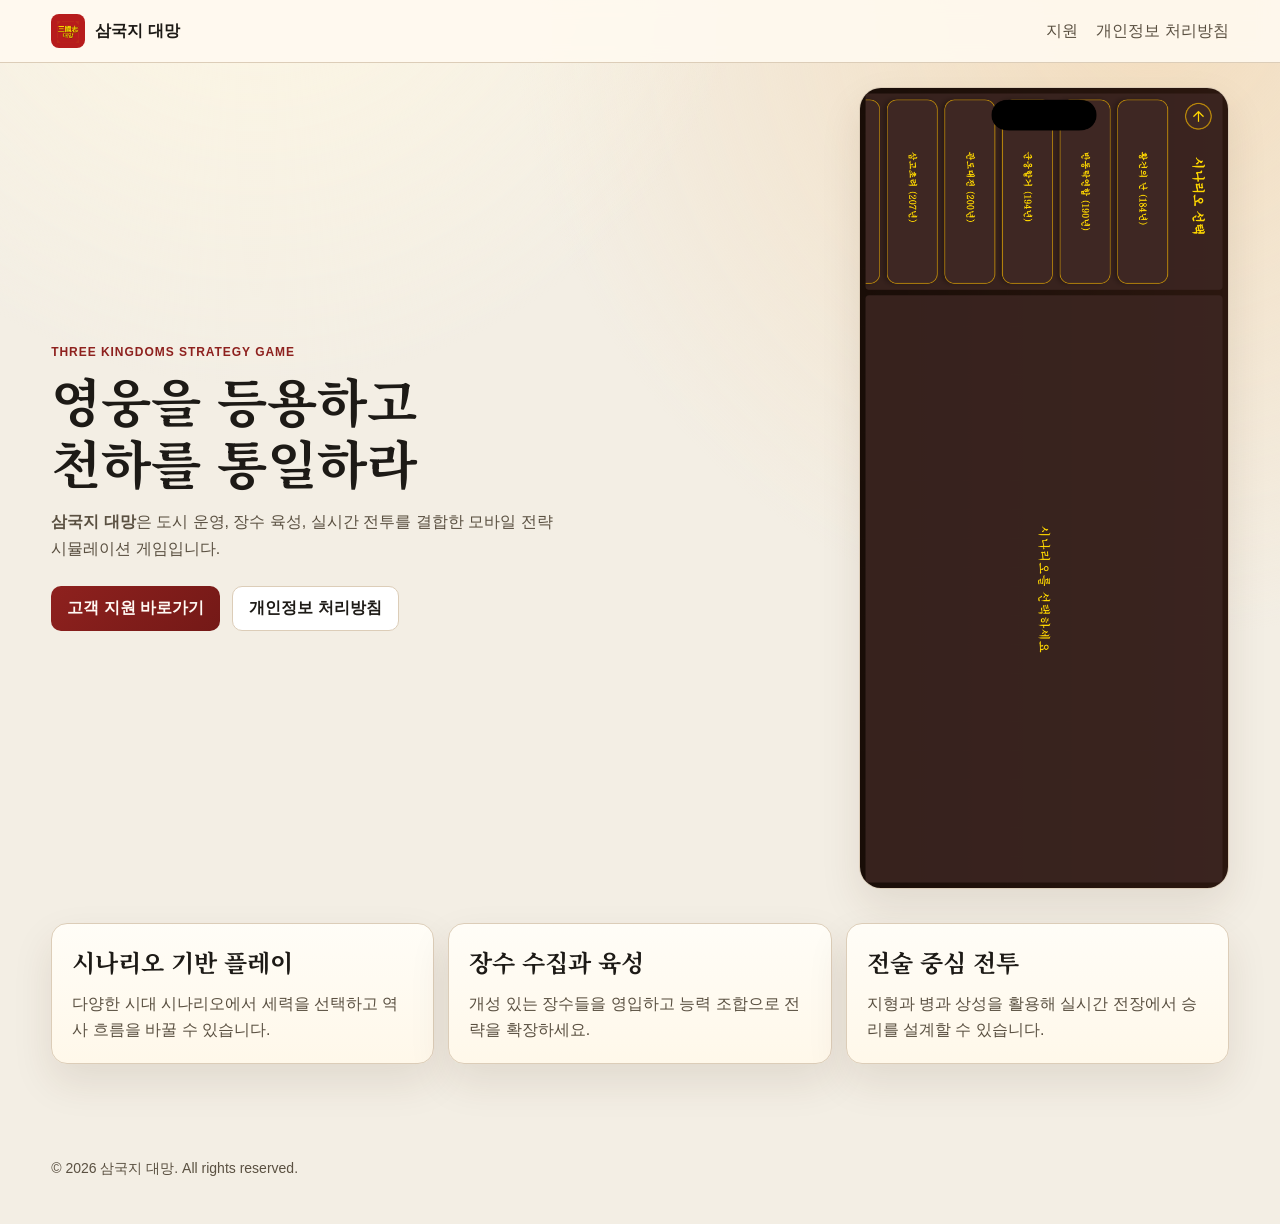
==== index.html @ 7b6fb24c "Initial website from threekingdom/docs" ====
<!doctype html>
<html lang="ko">
  <head>
    <meta charset="UTF-8" />
    <meta name="viewport" content="width=device-width, initial-scale=1.0" />
    <title>삼국지 대망 | 공식 페이지</title>
    <meta
      name="description"
      content="삼국지 대망 공식 마케팅 페이지. 게임 소개, 핵심 기능, 지원 정보 확인."
    />
    <link rel="stylesheet" href="./styles.css" />
  </head>
  <body>
    <header class="site-header">
      <a class="brand" href="./index.html">
        <img src="./assets/img/app_icon.png" alt="삼국지 대망 아이콘" />
        <span>삼국지 대망</span>
      </a>
      <nav>
        <a href="./support.html">지원</a>
        <a href="./privacy.html">개인정보 처리방침</a>
      </nav>
    </header>

    <main>
      <section class="hero">
        <div>
          <p class="kicker">Three Kingdoms Strategy Game</p>
          <h1>영웅을 등용하고<br />천하를 통일하라</h1>
          <p class="lead">
            <strong>삼국지 대망</strong>은 도시 운영, 장수 육성, 실시간 전투를 결합한
            모바일 전략 시뮬레이션 게임입니다.
          </p>
          <div class="cta-row">
            <a class="btn btn-primary" href="./support.html">고객 지원 바로가기</a>
            <a class="btn btn-secondary" href="./privacy.html">개인정보 처리방침</a>
          </div>
        </div>
        <figure class="hero-shot">
          <img src="./assets/img/iphone_main_menu.png" alt="삼국지 대망 메인 화면" />
        </figure>
      </section>

      <section class="features">
        <article class="card">
          <h2>시나리오 기반 플레이</h2>
          <p>다양한 시대 시나리오에서 세력을 선택하고 역사 흐름을 바꿀 수 있습니다.</p>
        </article>
        <article class="card">
          <h2>장수 수집과 육성</h2>
          <p>개성 있는 장수들을 영입하고 능력 조합으로 전략을 확장하세요.</p>
        </article>
        <article class="card">
          <h2>전술 중심 전투</h2>
          <p>지형과 병과 상성을 활용해 실시간 전장에서 승리를 설계할 수 있습니다.</p>
        </article>
      </section>
    </main>

    <footer class="site-footer">
      <p>© 2026 삼국지 대망. All rights reserved.</p>
    </footer>
  </body>
</html>
---- styles.css ----
@import url("https://fonts.googleapis.com/css2?family=Noto+Serif+KR:wght@600;700&family=SUIT:wght@400;500;700&display=swap");

:root {
  --bg: #f3eee4;
  --paper: #fffaf0;
  --ink: #1d1a16;
  --muted: #5a5041;
  --primary: #8e211e;
  --primary-strong: #741917;
  --line: #dccdb8;
  --shadow: 0 18px 40px rgba(72, 36, 21, 0.1);
}

*,
*::before,
*::after {
  box-sizing: border-box;
}

html,
body {
  margin: 0;
  padding: 0;
  color: var(--ink);
  background:
    radial-gradient(circle at 20% -10%, #fff8e4 0%, transparent 30%),
    radial-gradient(circle at 90% 0%, #f3ddbe 0%, transparent 38%),
    var(--bg);
  font-family: "SUIT", "Apple SD Gothic Neo", "Noto Sans KR", sans-serif;
}

a {
  color: inherit;
}

.site-header {
  position: sticky;
  top: 0;
  z-index: 10;
  display: flex;
  align-items: center;
  justify-content: space-between;
  padding: 14px clamp(18px, 4vw, 56px);
  border-bottom: 1px solid var(--line);
  background: rgba(255, 250, 240, 0.9);
  backdrop-filter: blur(10px);
}

.brand {
  display: inline-flex;
  align-items: center;
  gap: 10px;
  text-decoration: none;
  font-weight: 700;
}

.brand img {
  width: 34px;
  height: 34px;
  border-radius: 8px;
}

nav {
  display: inline-flex;
  align-items: center;
  gap: 18px;
}

nav a {
  text-decoration: none;
  color: var(--muted);
  font-weight: 500;
}

main {
  padding: 24px clamp(18px, 4vw, 56px) 64px;
}

.hero {
  display: grid;
  grid-template-columns: 1.1fr 0.9fr;
  gap: 28px;
  align-items: center;
}

.kicker {
  margin: 0;
  color: var(--primary);
  letter-spacing: 0.08em;
  font-size: 12px;
  font-weight: 700;
  text-transform: uppercase;
}

h1,
h2,
h3 {
  margin: 0;
  font-family: "Noto Serif KR", serif;
}

h1 {
  margin-top: 10px;
  font-size: clamp(34px, 6vw, 52px);
  line-height: 1.2;
}

.lead {
  margin-top: 16px;
  max-width: 58ch;
  color: var(--muted);
  line-height: 1.65;
}

.cta-row {
  display: flex;
  flex-wrap: wrap;
  gap: 12px;
  margin-top: 24px;
}

.btn {
  display: inline-flex;
  align-items: center;
  justify-content: center;
  padding: 11px 16px;
  border-radius: 10px;
  text-decoration: none;
  font-weight: 700;
}

.btn-primary {
  color: #fff9f4;
  background: linear-gradient(135deg, var(--primary), var(--primary-strong));
}

.btn-secondary {
  border: 1px solid var(--line);
  background: #fff;
}

.hero-shot {
  margin: 0;
}

.hero-shot img {
  width: min(100%, 370px);
  display: block;
  margin-left: auto;
  border-radius: 22px;
  border: 1px solid var(--line);
  box-shadow: var(--shadow);
}

.features {
  margin-top: 34px;
  display: grid;
  grid-template-columns: repeat(3, minmax(0, 1fr));
  gap: 14px;
}

.card {
  padding: 20px;
  border: 1px solid var(--line);
  border-radius: 16px;
  background: linear-gradient(180deg, #fffdf7 0%, #fff8ea 100%);
  box-shadow: var(--shadow);
  animation: rise 0.55s ease both;
}

.card p {
  margin: 12px 0 0;
  color: var(--muted);
  line-height: 1.65;
}

.narrow {
  max-width: 900px;
  margin: 0 auto;
}

.page-head {
  margin-bottom: 18px;
}

.support-contact,
.faq,
.policy {
  margin-top: 14px;
}

.faq h3 {
  margin-top: 18px;
  font-size: 18px;
}

.policy h2 {
  margin-top: 20px;
  font-size: 20px;
}

.site-footer {
  padding: 18px clamp(18px, 4vw, 56px) 32px;
  color: var(--muted);
  font-size: 14px;
}

@keyframes rise {
  from {
    transform: translateY(6px);
    opacity: 0;
  }
  to {
    transform: translateY(0);
    opacity: 1;
  }
}

@media (max-width: 980px) {
  .hero {
    grid-template-columns: 1fr;
  }

  .hero-shot img {
    margin: 0;
    width: min(100%, 420px);
  }

  .features {
    grid-template-columns: 1fr;
  }
}
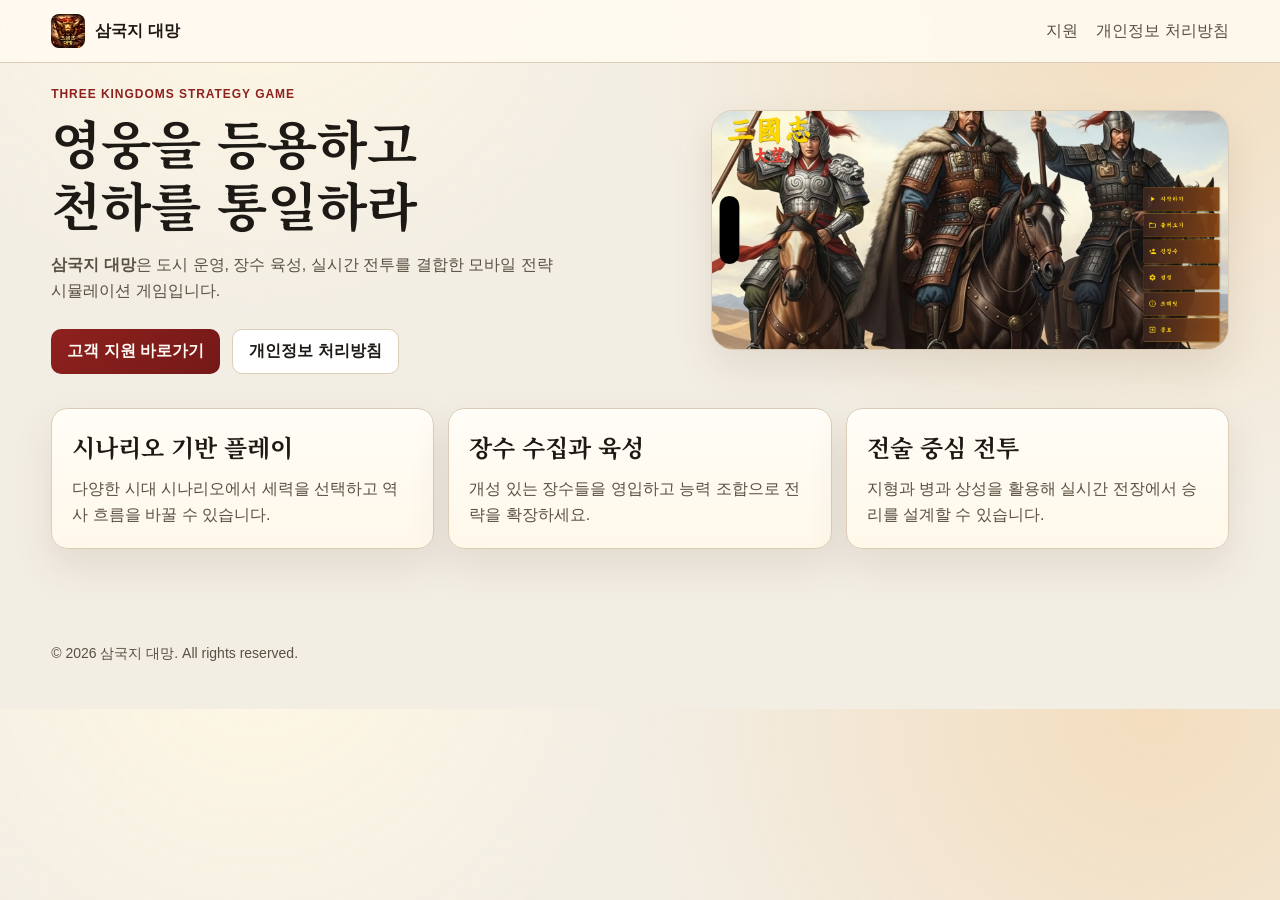
==== commit 35239b9d: "Update hero landscape and refresh app/favicon icons" ====
--- a/index.html
+++ b/index.html
@@ -8,6 +8,9 @@
       name="description"
       content="삼국지 대망 공식 마케팅 페이지. 게임 소개, 핵심 기능, 지원 정보 확인."
     />
+    <link rel="icon" type="image/x-icon" href="./favicon.ico" />
+    <link rel="icon" type="image/png" sizes="32x32" href="./assets/img/app_icon.png" />
+    <link rel="apple-touch-icon" href="./assets/img/app_icon.png" />
     <link rel="stylesheet" href="./styles.css" />
   </head>
   <body>
@@ -37,7 +40,10 @@
           </div>
         </div>
         <figure class="hero-shot">
-          <img src="./assets/img/iphone_main_menu.png" alt="삼국지 대망 메인 화면" />
+          <img
+            src="./assets/img/iphone_main_menu_landscape.webp"
+            alt="삼국지 대망 메인 화면 가로 스크린샷"
+          />
         </figure>
       </section>
 
--- a/styles.css
+++ b/styles.css
@@ -141,12 +141,14 @@
 
 .hero-shot {
   margin: 0;
+  width: 100%;
+  display: flex;
+  justify-content: flex-end;
 }
 
 .hero-shot img {
-  width: min(100%, 370px);
+  width: min(100%, 760px);
   display: block;
-  margin-left: auto;
   border-radius: 22px;
   border: 1px solid var(--line);
   box-shadow: var(--shadow);
@@ -222,8 +224,8 @@
   }
 
   .hero-shot img {
-    margin: 0;
-    width: min(100%, 420px);
+    width: 100%;
+    max-width: 760px;
   }
 
   .features {
